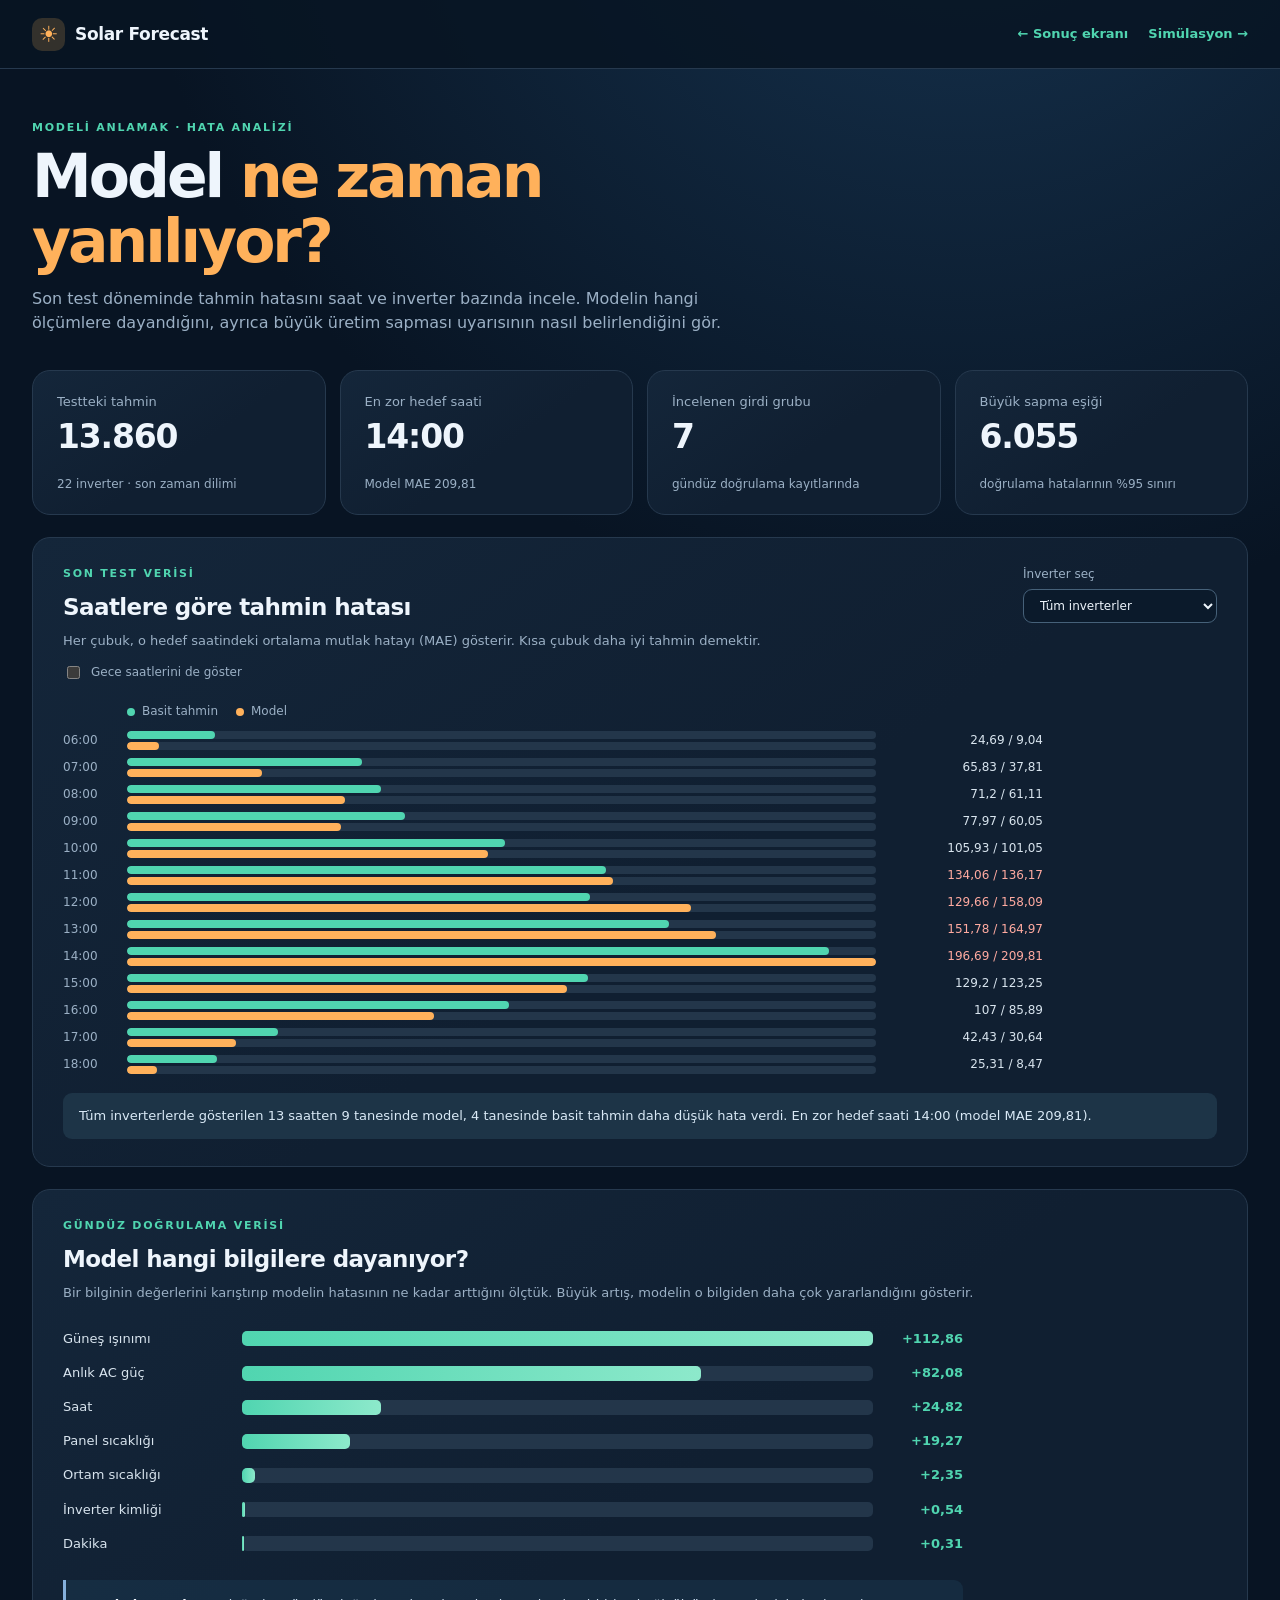
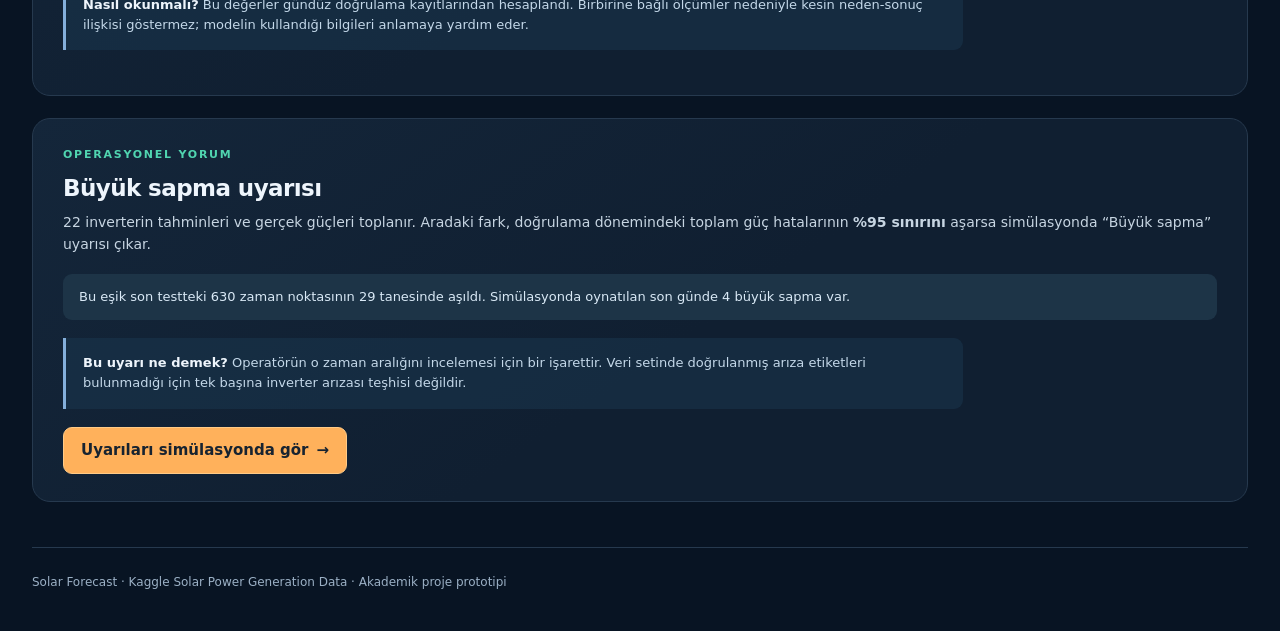
==== dashboard/analysis.html @ ded7352a "Add forecast error analysis and deviation alerts" ====
<!doctype html>
<html lang="tr">
  <head>
    <meta charset="utf-8" />
    <meta name="viewport" content="width=device-width, initial-scale=1" />
    <meta name="theme-color" content="#0a1728" />
    <title>Solar Forecast | Model Analizi</title>
    <link rel="stylesheet" href="style.css" />
    <script defer src="data.js"></script>
    <script defer src="analysis.js"></script>
  </head>
  <body>
    <header class="topbar">
      <div class="container topbar-inner">
        <div class="brand"><span class="brand-mark" aria-hidden="true">☀</span> Solar Forecast</div>
        <nav class="topbar-nav" aria-label="Sayfalar">
          <a class="nav-link" href="index.html">← Sonuç ekranı</a>
          <a class="nav-link" href="simulation.html">Simülasyon →</a>
        </nav>
      </div>
    </header>

    <main class="container">
      <section class="analysis-hero" aria-labelledby="analysis-title">
        <p class="eyebrow">MODELİ ANLAMAK · HATA ANALİZİ</p>
        <h1 id="analysis-title">Model <span>ne zaman yanılıyor?</span></h1>
        <p class="hero-copy">Son test döneminde tahmin hatasını saat ve inverter bazında incele. Modelin hangi ölçümlere dayandığını, ayrıca büyük üretim sapması uyarısının nasıl belirlendiğini gör.</p>
      </section>

      <section class="analysis-summary" aria-label="Analiz özeti">
        <article class="metric"><span>Testteki tahmin</span><strong id="analysis-examples">—</strong><small>22 inverter · son zaman dilimi</small></article>
        <article class="metric"><span>En zor hedef saati</span><strong id="hardest-hour">—</strong><small id="hardest-error">Modelin en yüksek saatlik MAE değeri</small></article>
        <article class="metric"><span>İncelenen girdi grubu</span><strong id="feature-count">—</strong><small>gündüz doğrulama kayıtlarında</small></article>
        <article class="metric"><span>Büyük sapma eşiği</span><strong id="alert-threshold">—</strong><small>doğrulama hatalarının %95 sınırı</small></article>
      </section>

      <section class="panel analysis-panel" aria-labelledby="hourly-title">
        <div class="section-heading">
          <div>
            <p class="eyebrow">SON TEST VERİSİ</p>
            <h2 id="hourly-title">Saatlere göre tahmin hatası</h2>
            <p class="muted">Her çubuk, o hedef saatindeki ortalama mutlak hatayı (MAE) gösterir. Kısa çubuk daha iyi tahmin demektir.</p>
          </div>
          <label class="select-label" for="analysis-inverter">İnverter seç
            <select id="analysis-inverter"><option value="all">Tüm inverterler</option></select>
          </label>
        </div>
        <label class="analysis-checkbox"><input type="checkbox" id="show-night" /> Gece saatlerini de göster</label>
        <div class="analysis-legend"><span><i class="dot baseline"></i> Basit tahmin</span><span><i class="dot model"></i> Model</span></div>
        <div id="hourly-bars" class="hourly-bars"></div>
        <p id="hourly-insight" class="analysis-insight"></p>
      </section>

      <section class="panel analysis-panel" aria-labelledby="importance-title">
        <p class="eyebrow">GÜNDÜZ DOĞRULAMA VERİSİ</p>
        <h2 id="importance-title">Model hangi bilgilere dayanıyor?</h2>
        <p class="muted">Bir bilginin değerlerini karıştırıp modelin hatasının ne kadar arttığını ölçtük. Büyük artış, modelin o bilgiden daha çok yararlandığını gösterir.</p>
        <div id="importance-bars" class="importance-bars"></div>
        <div class="analysis-note"><strong>Nasıl okunmalı?</strong> Bu değerler gündüz doğrulama kayıtlarından hesaplandı. Birbirine bağlı ölçümler nedeniyle kesin neden-sonuç ilişkisi göstermez; modelin kullandığı bilgileri anlamaya yardım eder.</div>
      </section>

      <section class="panel analysis-panel" aria-labelledby="alert-method-title">
        <p class="eyebrow">OPERASYONEL YORUM</p>
        <h2 id="alert-method-title">Büyük sapma uyarısı</h2>
        <p>22 inverterin tahminleri ve gerçek güçleri toplanır. Aradaki fark, doğrulama dönemindeki toplam güç hatalarının <strong>%95 sınırını</strong> aşarsa simülasyonda “Büyük sapma” uyarısı çıkar.</p>
        <p id="alert-summary" class="analysis-insight"></p>
        <div class="analysis-note"><strong>Bu uyarı ne demek?</strong> Operatörün o zaman aralığını incelemesi için bir işarettir. Veri setinde doğrulanmış arıza etiketleri bulunmadığı için tek başına inverter arızası teşhisi değildir.</div>
        <a class="primary-link" href="simulation.html">Uyarıları simülasyonda gör <span aria-hidden="true">→</span></a>
      </section>

      <footer>Solar Forecast · Kaggle Solar Power Generation Data · Akademik proje prototipi</footer>
    </main>
  </body>
</html>
---- dashboard/style.css ----
:root {
  color-scheme: dark;
  --bg: #081423;
  --panel: #101f31;
  --panel-2: #16283c;
  --line: #26394e;
  --text: #eef5fc;
  --muted: #9bb0c5;
  --teal: #50d5b0;
  --orange: #ffb15b;
  --blue: #77adff;
  --red: #ef7b7b;
}

* { box-sizing: border-box; }
html { scroll-behavior: smooth; }
body { margin: 0; background: radial-gradient(circle at 75% -10%, #173552 0, transparent 32%), var(--bg); color: var(--text); font: 15px/1.55 system-ui, -apple-system, Segoe UI, sans-serif; }
button, select, input { font: inherit; }
.container { width: min(1216px, calc(100% - 48px)); margin-inline: auto; }
.topbar { border-bottom: 1px solid var(--line); background: #081423d9; }
.topbar-inner { min-height: 68px; display: flex; align-items: center; justify-content: space-between; gap: 16px; }
.brand { display: flex; align-items: center; gap: 10px; font-weight: 750; font-size: 17px; letter-spacing: -.02em; }
.brand-mark { display: inline-grid; place-items: center; width: 33px; height: 33px; border-radius: 10px; background: #efad5630; color: var(--orange); font-size: 22px; }
.topbar-tag { color: var(--muted); font-size: 13px; }
.topbar-nav { display: flex; align-items: center; gap: 20px; }
.nav-link { color: var(--teal); text-decoration: none; font-size: 13px; font-weight: 700; white-space: nowrap; }
.nav-link:hover { text-decoration: underline; }
.hero { min-height: 288px; display: flex; align-items: center; justify-content: space-between; gap: 30px; padding: 40px 0 32px; }
.eyebrow { margin: 0 0 8px; color: var(--teal); letter-spacing: .16em; font-size: 11px; font-weight: 750; }
h1, h2, p { margin-top: 0; }
h1 { margin-bottom: 13px; max-width: 780px; font-size: clamp(34px, 5vw, 60px); line-height: 1.08; letter-spacing: -.05em; }
h1 span { color: var(--orange); }
.hero-copy { max-width: 720px; color: var(--muted); font-size: 16px; margin-bottom: 0; }
.hero-orbit { flex: 0 0 170px; width: 170px; height: 170px; display: grid; place-items: center; border-radius: 50%; border: 1px solid #eaae5966; box-shadow: 0 0 0 17px #eaae5908, 0 0 0 34px #eaae5906, inset 0 0 45px #eaae5919; color: var(--orange); }
.hero-orbit > span { font-size: 55px; font-weight: 760; letter-spacing: -.06em; }
.hero-orbit > span span { margin-left: 3px; font-size: 17px; letter-spacing: 0; }
.metrics { display: grid; grid-template-columns: repeat(4, 1fr); gap: 14px; margin-bottom: 22px; }
.simulation-invite { display: flex; align-items: center; justify-content: space-between; gap: 28px; margin: 0 0 22px; }
.simulation-invite h2 { margin-bottom: 4px; }
.simulation-invite p:last-child { margin: 0; color: var(--muted); font-size: 13px; }
.primary-link, .primary-button { display: inline-flex; align-items: center; justify-content: center; gap: 8px; border: 1px solid #ffca86; border-radius: 9px; padding: 11px 17px; color: #172330; background: var(--orange); text-decoration: none; font-weight: 750; white-space: nowrap; cursor: pointer; }
.primary-link:hover, .primary-button:hover { background: #ffc782; }
.metric, .panel { border: 1px solid var(--line); background: linear-gradient(145deg, #14263a, var(--panel) 55%); border-radius: 18px; }
.metric { min-height: 145px; padding: 21px 24px; display: flex; flex-direction: column; }
.metric > span, .metric small { color: var(--muted); }
.metric > span { font-size: 13px; }
.metric strong { margin-top: 6px; font-size: 33px; line-height: 1.15; letter-spacing: -.035em; }
.metric small { margin-top: auto; font-size: 12px; }
.panel { padding: 27px 30px; }
.section-heading { display: flex; align-items: flex-start; justify-content: space-between; gap: 20px; margin-bottom: 12px; }
h2 { margin-bottom: 5px; font-size: 23px; letter-spacing: -.025em; }
.muted { color: var(--muted); font-size: 13px; margin-bottom: 0; }
.legend { display: flex; flex-wrap: wrap; justify-content: flex-end; gap: 14px; padding-top: 12px; }
.legend label { display: inline-flex; align-items: center; gap: 6px; color: #c2d0dd; font-size: 12px; cursor: pointer; white-space: nowrap; }
.legend > span { display: inline-flex; align-items: center; gap: 6px; color: #c2d0dd; font-size: 12px; white-space: nowrap; }
.legend input { accent-color: var(--teal); margin: 0 1px 0 0; }
.dot { width: 8px; height: 8px; border-radius: 50%; display: inline-block; }
.dot.actual { background: var(--blue); }.dot.model { background: var(--orange); }.dot.baseline { background: var(--teal); }
.dot.warning { background: var(--red); }
.chart-wrap { position: relative; width: 100%; }
#power-chart { display: block; width: 100%; height: auto; overflow: visible; }
.chart-tooltip { pointer-events: none; position: absolute; z-index: 4; min-width: 173px; border: 1px solid #49617a; border-radius: 10px; padding: 10px 13px; background: #071322f2; color: var(--text); box-shadow: 0 12px 30px #0008; font-size: 12px; line-height: 1.65; }
.chart-tooltip strong { display: block; margin-bottom: 2px; }
.chart-note { margin: 8px 0 0; color: var(--muted); font-size: 12px; }
.detail-grid { display: grid; grid-template-columns: minmax(0, 1.7fr) minmax(310px, 1fr); gap: 22px; margin: 22px 0 45px; align-items: start; }
.select-label { display: flex; flex-direction: column; gap: 5px; color: var(--muted); font-size: 12px; }
select { min-width: 194px; padding: 8px 12px; border: 1px solid #466179; border-radius: 9px; color: var(--text); background: #0b1a2b; outline-offset: 2px; }
.selected-card { padding: 18px 20px; border: 1px solid #35506a; border-radius: 13px; background: #11263b; }
.selected-card > strong { display: block; font-size: 20px; letter-spacing: .02em; margin: 6px 0 15px; overflow-wrap: anywhere; }
.status { display: inline-block; border-radius: 20px; padding: 4px 10px; font-size: 11px; font-weight: 750; background: #24594c; color: #a5f5d8; }
.status.negative { background: #6b373b; color: #ffd0d0; }
.selected-numbers { display: grid; grid-template-columns: repeat(3, 1fr); gap: 12px; }
.selected-numbers div { border-right: 1px solid #385069; }
.selected-numbers div:last-child { border: 0; }
.selected-numbers span { display: block; color: var(--muted); font-size: 11px; }
.selected-numbers strong { display: block; margin-top: 2px; font-size: 21px; }
.bar-heading { display: flex; justify-content: space-between; gap: 10px; align-items: baseline; margin: 25px 0 13px; font-size: 13px; font-weight: 700; }
.bar-heading small { color: var(--muted); font-size: 11px; font-weight: 400; }
.bars { display: grid; gap: 5px; max-height: 525px; overflow-y: auto; padding-right: 4px; }
.bar-row { border: 1px solid transparent; border-radius: 7px; background: transparent; color: var(--muted); display: grid; grid-template-columns: 145px minmax(70px, 1fr) 54px; align-items: center; gap: 9px; width: 100%; padding: 5px 7px; text-align: left; cursor: pointer; }
.bar-row:hover, .bar-row.active { background: #1c344a; border-color: #42617a; color: var(--text); }
.bar-id { overflow: hidden; text-overflow: ellipsis; white-space: nowrap; font-size: 11px; }
.bar-track { position: relative; height: 12px; border-radius: 3px; background: #23364a; }
.bar-zero { position: absolute; left: 50%; top: -2px; bottom: -2px; width: 1px; background: #8fa5ba; }
.bar-fill { position: absolute; top: 2px; bottom: 2px; border-radius: 2px; background: var(--teal); }
.bar-fill.negative { background: var(--red); }
.bar-value { text-align: right; font-size: 11px; font-variant-numeric: tabular-nums; }
.method-panel { position: sticky; top: 20px; }
.method-step { display: flex; gap: 14px; padding: 15px 0; border-bottom: 1px solid var(--line); }
.method-step span { color: var(--orange); font-weight: 780; }
.method-step p { color: #c7d5e2; margin: 0; font-size: 13px; }
.method-step strong { color: var(--text); }
.callout { margin: 22px 0; padding: 15px 17px; border-radius: 10px; border: 1px solid #a6753969; background: #60462233; }
.callout strong { color: #ffcf8c; }
.callout p { margin: 5px 0 0; color: #d3c9b8; font-size: 13px; }
.text-link { color: var(--teal); text-decoration: none; font-size: 13px; font-weight: 700; }
.text-link:hover { text-decoration: underline; }
footer { border-top: 1px solid var(--line); padding: 25px 0 40px; color: var(--muted); font-size: 12px; }

.replay-hero { padding: 50px 0 26px; }
.replay-hero h1 { max-width: 850px; }
.replay-notice { max-width: 900px; margin-top: 22px; padding: 15px 19px; border-left: 3px solid var(--teal); border-radius: 0 9px 9px 0; background: #163b3b7a; color: #c6dfda; font-size: 13px; }
.replay-notice strong { color: #b1f1db; }
.replay-controls { display: flex; align-items: center; flex-wrap: wrap; gap: 20px 24px; margin-bottom: 16px; }
.control-buttons { display: flex; flex-wrap: wrap; gap: 9px; }
.secondary-button { border: 1px solid #466179; border-radius: 9px; padding: 11px 15px; background: #183047; color: var(--text); cursor: pointer; }
.secondary-button:hover { background: #254561; }
.secondary-button:disabled { cursor: not-allowed; opacity: .45; }
.speed-control { display: grid; gap: 3px; color: var(--muted); font-size: 12px; }
.speed-control select { min-width: 190px; }
.replay-progress { min-width: 180px; flex: 1 1 180px; color: var(--muted); font-size: 12px; }
.progress-track { height: 6px; overflow: hidden; margin-top: 8px; border-radius: 9px; background: #354a60; }
#progress-fill { height: 100%; width: 0; border-radius: inherit; background: var(--teal); transition: width .25s; }
.replay-metrics { display: grid; grid-template-columns: repeat(4, minmax(0, 1fr)); gap: 14px; margin-bottom: 22px; }
.replay-metrics .metric { min-height: 145px; }
.replay-metrics .metric strong { font-size: clamp(22px, 2.6vw, 33px); font-variant-numeric: tabular-nums; overflow-wrap: anywhere; }
.focus-metric { border-color: #a67539; box-shadow: inset 0 0 0 1px #a6753933; }
.focus-metric strong { color: var(--orange); }
.replay-chart-panel { margin-bottom: 22px; }
.alert-panel { display: flex; align-items: center; justify-content: space-between; gap: 22px; margin-bottom: 22px; }
.alert-copy p:last-child { margin: 0; color: var(--muted); font-size: 13px; }
.alert-state { display: grid; justify-items: end; gap: 8px; flex: 0 0 auto; }
.alert-state small { color: var(--muted); }
.alert-badge { display: inline-block; border-radius: 999px; padding: 7px 12px; font-size: 12px; font-weight: 750; white-space: nowrap; }
.alert-badge.idle { background: #263b50; color: #bdcbda; }
.alert-badge.normal { background: #24594c; color: #a5f5d8; }
.alert-badge.warning { background: #754223; color: #ffe0ac; }
#replay-chart { display: block; width: 100%; height: auto; overflow: visible; }
.chart-grid { stroke: #32455a; stroke-width: 1; }
.chart-axis { fill: var(--muted); font: 12px system-ui, sans-serif; }
.replay-line { fill: none; stroke-width: 3; stroke-linecap: round; stroke-linejoin: round; }
.replay-line.model { stroke: var(--orange); }
.replay-line.actual { stroke: var(--blue); }
.replay-point { stroke: #0e2032; stroke-width: 2; }
.replay-point.model { fill: var(--orange); }
.replay-point.actual { fill: var(--blue); }
.replay-point.warning { fill: var(--red); stroke: #5b2026; }
.replay-cursor { stroke: #ffb15b70; stroke-width: 1; stroke-dasharray: 4 5; }
.replay-explanation { margin-bottom: 45px; }
.replay-steps { display: grid; grid-template-columns: repeat(3, 1fr); gap: 18px; margin: 20px 0; }
.replay-steps p { margin: 0; padding: 15px; border: 1px solid var(--line); border-radius: 9px; color: #c7d5e2; font-size: 13px; }
.replay-steps strong { color: var(--orange); }

.analysis-hero { padding: 50px 0 34px; }
.analysis-summary { display: grid; grid-template-columns: repeat(4, minmax(0, 1fr)); gap: 14px; margin-bottom: 22px; }
.analysis-summary .metric strong { font-size: clamp(23px, 2.6vw, 33px); }
.analysis-panel { margin-bottom: 22px; }
.analysis-panel:last-of-type { margin-bottom: 45px; }
.analysis-panel > p:not(.eyebrow):not(.muted):not(.analysis-insight) { color: #c7d5e2; font-size: 14px; }
.analysis-checkbox { display: inline-flex; align-items: center; gap: 8px; color: var(--muted); font-size: 12px; cursor: pointer; }
.analysis-checkbox input { accent-color: var(--teal); }
.analysis-legend { display: flex; gap: 18px; margin: 16px 0 10px 64px; color: var(--muted); font-size: 12px; }
.analysis-legend span { display: inline-flex; align-items: center; gap: 7px; }
.hourly-bars { display: grid; gap: 8px; max-width: 980px; }
.hour-row { display: grid; grid-template-columns: 52px minmax(0, 1fr) 155px; align-items: center; gap: 12px; }
.hour-label { color: var(--muted); font-size: 12px; font-variant-numeric: tabular-nums; }
.hour-tracks { display: grid; gap: 3px; }
.hour-track { height: 8px; overflow: hidden; border-radius: 4px; background: #23364a; }
.hour-bar { height: 100%; border-radius: inherit; }
.hour-bar.baseline { background: var(--teal); }
.hour-bar.model { background: var(--orange); }
.hour-values { text-align: right; color: #d8e4ee; font-size: 12px; font-variant-numeric: tabular-nums; white-space: nowrap; }
.hour-values.worse { color: #ffaaa0; }
.analysis-insight { margin: 19px 0 0; padding: 13px 16px; border-radius: 9px; background: #1d3447; color: #d9e9f6; font-size: 13px; }
.importance-bars { display: grid; gap: 14px; max-width: 900px; margin: 26px 0; }
.importance-row { display: grid; grid-template-columns: 165px minmax(0, 1fr) 76px; align-items: center; gap: 14px; }
.importance-label { color: #d8e4ee; font-size: 13px; }
.importance-track { height: 15px; border-radius: 5px; background: #23364a; }
.importance-fill { height: 100%; border-radius: inherit; background: linear-gradient(90deg, var(--teal), #8de9cb); }
.importance-value { color: var(--teal); text-align: right; font-size: 13px; font-variant-numeric: tabular-nums; }
.importance-value.negative { color: var(--red); }
.analysis-note { max-width: 900px; margin: 18px 0; padding: 15px 17px; border-left: 3px solid #84afdb; border-radius: 0 9px 9px 0; background: #1b385080; color: #c4d8e9; font-size: 13px; }
.analysis-note strong { color: var(--text); }

@media (max-width: 950px) {
  .metrics { grid-template-columns: repeat(2, 1fr); }
  .analysis-summary { grid-template-columns: repeat(2, 1fr); }
  .replay-metrics { grid-template-columns: repeat(2, 1fr); }
  .replay-steps { grid-template-columns: 1fr; gap: 8px; }
  .detail-grid { grid-template-columns: 1fr; }
  .method-panel { position: static; }
}
@media (max-width: 660px) {
  .container { width: min(100% - 28px, 1216px); }
  .topbar-inner { flex-wrap: wrap; padding-block: 10px; }
  .topbar-nav { width: 100%; justify-content: flex-start; flex-wrap: wrap; }
  .topbar-tag, .hero-orbit { display: none; }
  .topbar-nav { gap: 8px; }
  .simulation-invite { display: block; }
  .simulation-invite .primary-link { margin-top: 15px; }
  .replay-hero { padding-top: 38px; }
  .replay-controls { gap: 15px; }
  .control-buttons { width: 100%; }
  .control-buttons button { flex: 1 1 auto; }
  .speed-control { width: 100%; }
  .replay-metrics { gap: 9px; }
  .replay-metrics .metric { min-height: 128px; }
  .replay-metrics .metric strong { font-size: 24px; }
  .alert-panel { display: block; }
  .alert-state { justify-items: start; margin-top: 15px; }
  .analysis-hero { padding-top: 38px; }
  .analysis-summary { gap: 9px; }
  .analysis-summary .metric strong { font-size: 24px; }
  .hour-row { grid-template-columns: 42px minmax(0, 1fr) 105px; gap: 6px; }
  .hour-values { font-size: 10px; }
  .analysis-legend { margin-left: 48px; }
  .importance-row { grid-template-columns: 108px minmax(0, 1fr) 49px; gap: 8px; }
  .importance-label, .importance-value { font-size: 11px; }
  .hero { min-height: 0; padding: 42px 0 35px; }
  .hero-copy { font-size: 14px; }
  .metrics { gap: 9px; }
  .metric { min-height: 125px; padding: 16px; }
  .metric strong { font-size: 27px; }
  .panel { padding: 19px 16px; }
  .section-heading { display: block; }
  .legend { justify-content: flex-start; gap: 11px; padding-top: 15px; }
  .select-label { margin-top: 14px; }
  select { width: 100%; }
  .selected-numbers { gap: 5px; }
  .selected-numbers strong { font-size: 17px; }
  .bar-heading { display: block; }
  .bar-heading small { display: block; }
  .bar-row { grid-template-columns: 100px minmax(50px, 1fr) 45px; gap: 5px; }
}
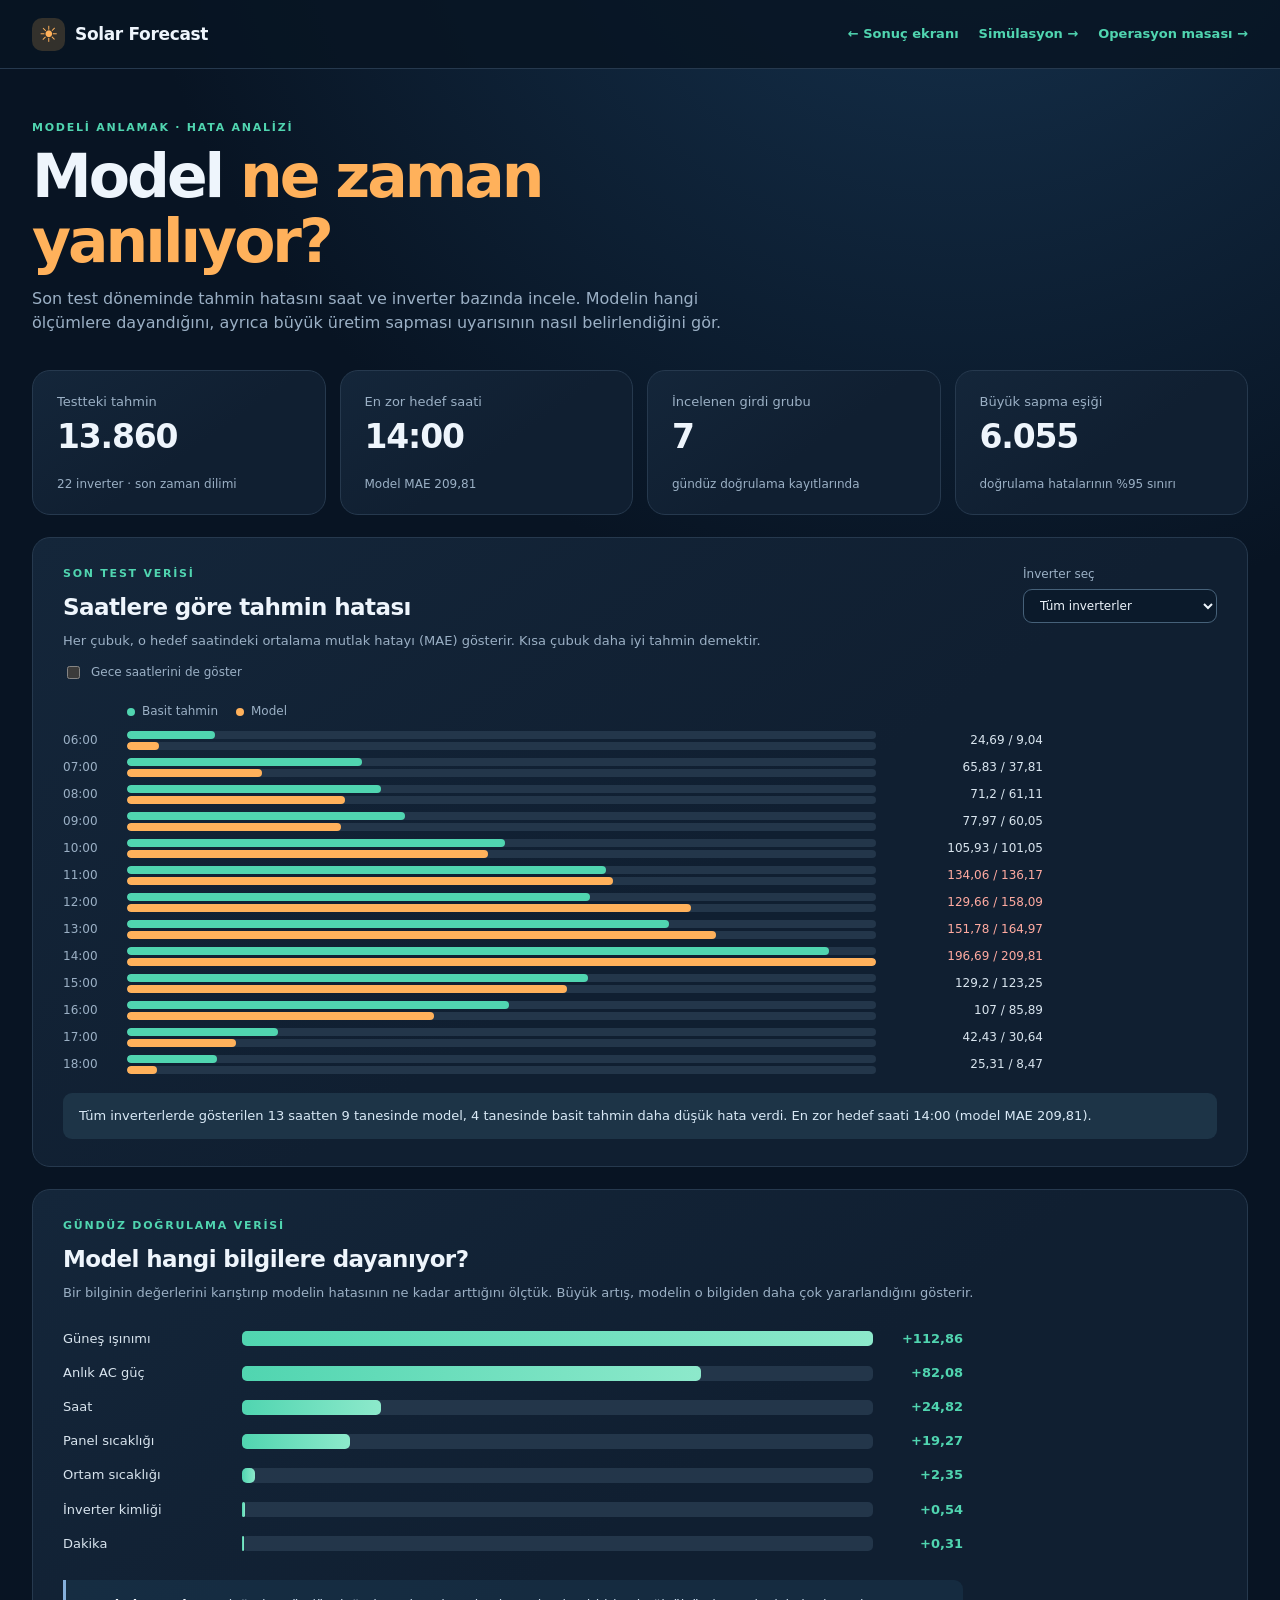
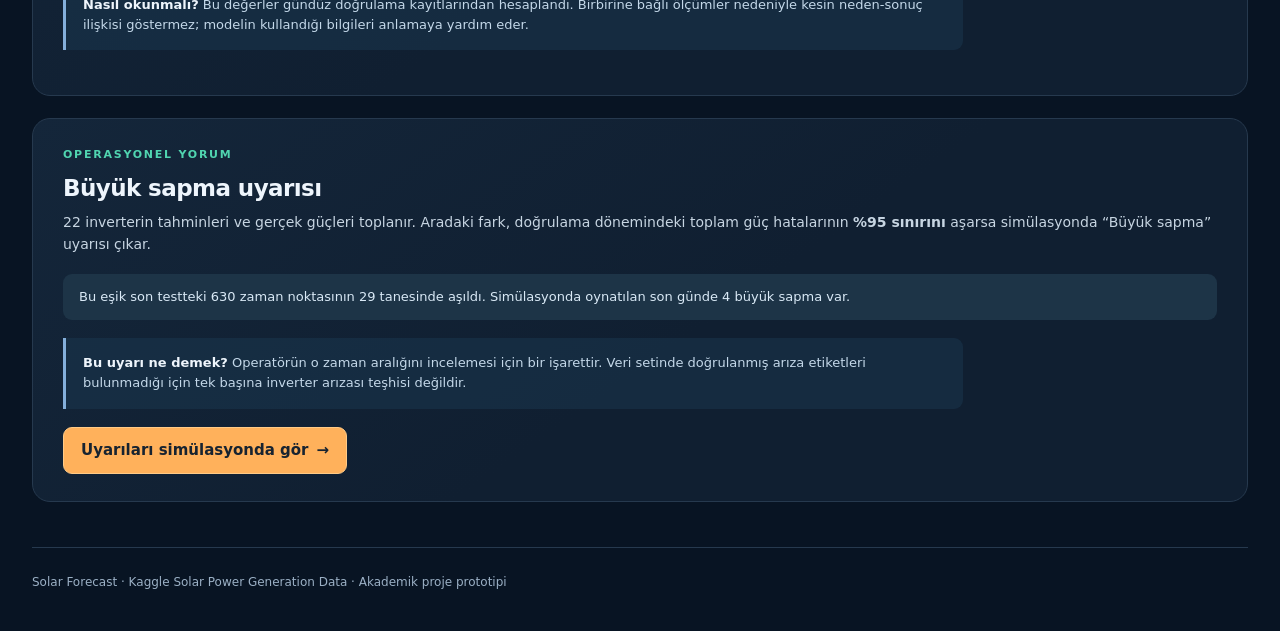
==== commit 44e8f6c6: "Add ramp risk, fleet radar and operator event log" ====
--- a/dashboard/analysis.html
+++ b/dashboard/analysis.html
@@ -16,6 +16,7 @@
         <nav class="topbar-nav" aria-label="Sayfalar">
           <a class="nav-link" href="index.html">← Sonuç ekranı</a>
           <a class="nav-link" href="simulation.html">Simülasyon →</a>
+          <a class="nav-link" href="operations.html">Operasyon masası →</a>
         </nav>
       </div>
     </header>
--- a/dashboard/style.css
+++ b/dashboard/style.css
@@ -171,12 +171,42 @@
 .importance-value.negative { color: var(--red); }
 .analysis-note { max-width: 900px; margin: 18px 0; padding: 15px 17px; border-left: 3px solid #84afdb; border-radius: 0 9px 9px 0; background: #1b385080; color: #c4d8e9; font-size: 13px; }
 .analysis-note strong { color: var(--text); }
+.replay-event-panel { margin-bottom: 22px; }
+.replay-events { display: grid; gap: 9px; margin: 17px 0; }
+.replay-event { display: grid; gap: 5px; padding: 11px 14px; border: 1px solid #7b4e46; border-radius: 9px; background: #5a2b2b39; }
+.replay-event strong { color: #ffd0c5; font-size: 13px; }
+.replay-event span { color: #d6c7c6; font-size: 12px; }
+.operation-facts { display: grid; grid-template-columns: repeat(3, 1fr); gap: 12px; margin: 22px 0; }
+.operation-facts > div { display: grid; gap: 3px; padding: 16px; border: 1px solid var(--line); border-radius: 10px; background: #11263b; }
+.operation-facts span, .operation-facts small { color: var(--muted); font-size: 12px; }
+.operation-facts strong { color: var(--orange); font-size: 24px; line-height: 1.2; }
+.report-figure { display: block; width: min(100%, 960px); height: auto; margin: 22px auto; border-radius: 10px; background: #fff; }
+.featured-peer { margin: 20px 0; padding: 17px 20px; border: 1px solid #466179; border-radius: 12px; background: #183149; }
+.featured-peer > strong { display: block; margin: 9px 0 5px; font-size: 17px; }
+.featured-peer p { margin: 0; color: #d6e2ee; font-size: 13px; }
+.analysis-panel h3 { margin: 15px 0 12px; font-size: 17px; }
+.peer-list { display: grid; gap: 5px; max-height: 305px; overflow-y: auto; }
+.peer-row { display: grid; grid-template-columns: minmax(140px, 1fr) 135px 130px; gap: 12px; align-items: center; padding: 8px 11px; border-radius: 7px; background: #13283b; color: var(--muted); font-size: 12px; }
+.peer-row.active { background: #60462255; color: var(--text); }
+.peer-row code { color: #c9d9e8; font-size: 11px; overflow: hidden; text-overflow: ellipsis; white-space: nowrap; }
+.peer-row strong { color: inherit; font-size: 12px; text-align: right; }
+.event-list { display: grid; gap: 11px; margin: 19px 0; }
+.event-card { padding: 17px 19px; border: 1px solid var(--line); border-radius: 12px; background: #11263b; }
+.event-heading { display: flex; justify-content: space-between; flex-wrap: wrap; gap: 10px; align-items: center; }
+.event-heading time { color: var(--muted); font-size: 12px; }
+.event-type { display: inline-block; padding: 3px 9px; border-radius: 99px; font-size: 11px; font-weight: 700; }
+.event-type.peer { background: #21554a; color: #a5f5d8; }
+.event-type.deviation { background: #67413a; color: #ffcec5; }
+.event-card h3 { margin: 10px 0 3px; }
+.event-card p { margin-bottom: 5px; color: #d5e2ed; font-size: 13px; }
+.event-card small { color: var(--muted); font-size: 11px; overflow-wrap: anywhere; }
 
 @media (max-width: 950px) {
   .metrics { grid-template-columns: repeat(2, 1fr); }
   .analysis-summary { grid-template-columns: repeat(2, 1fr); }
   .replay-metrics { grid-template-columns: repeat(2, 1fr); }
   .replay-steps { grid-template-columns: 1fr; gap: 8px; }
+  .operation-facts { grid-template-columns: 1fr; }
   .detail-grid { grid-template-columns: 1fr; }
   .method-panel { position: static; }
 }
@@ -206,6 +236,8 @@
   .analysis-legend { margin-left: 48px; }
   .importance-row { grid-template-columns: 108px minmax(0, 1fr) 49px; gap: 8px; }
   .importance-label, .importance-value { font-size: 11px; }
+  .peer-row { grid-template-columns: minmax(0, 1fr) 82px 94px; gap: 5px; padding: 8px 6px; }
+  .peer-row, .peer-row strong { font-size: 10px; }
   .hero { min-height: 0; padding: 42px 0 35px; }
   .hero-copy { font-size: 14px; }
   .metrics { gap: 9px; }
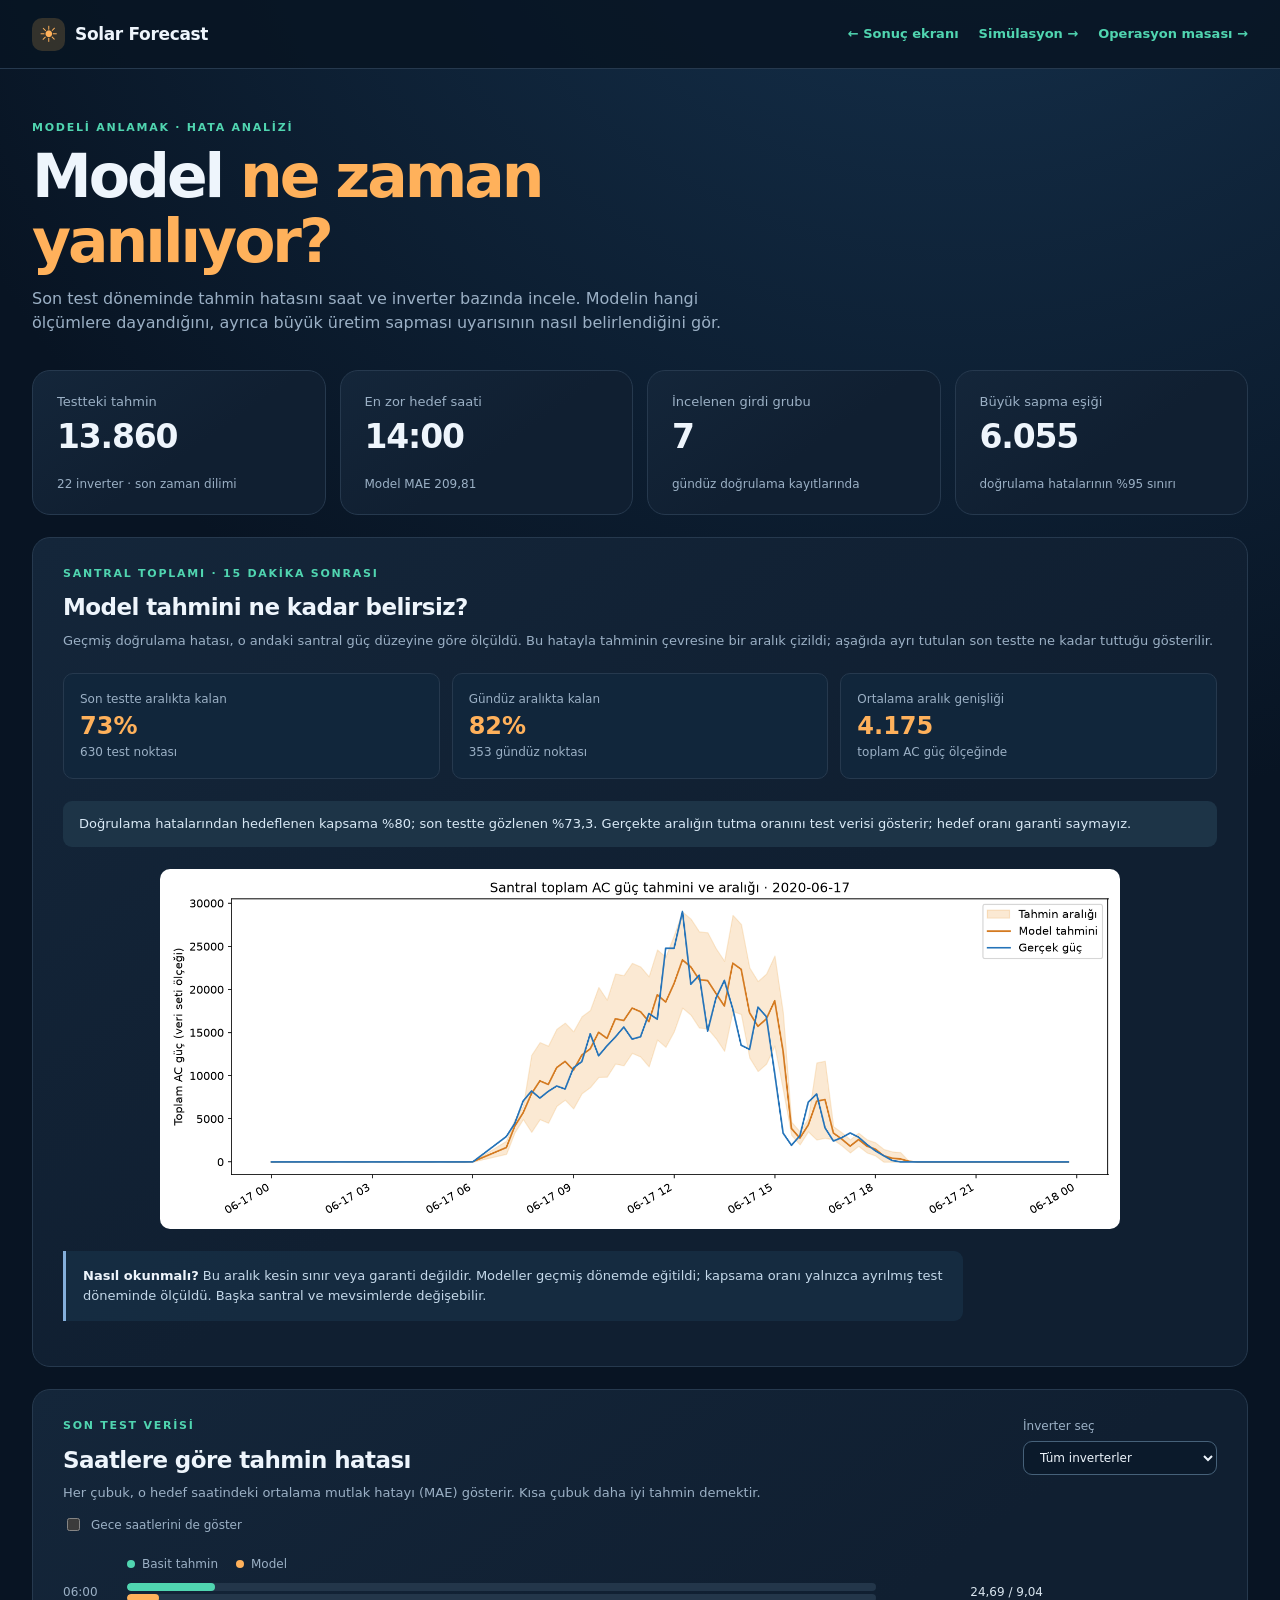
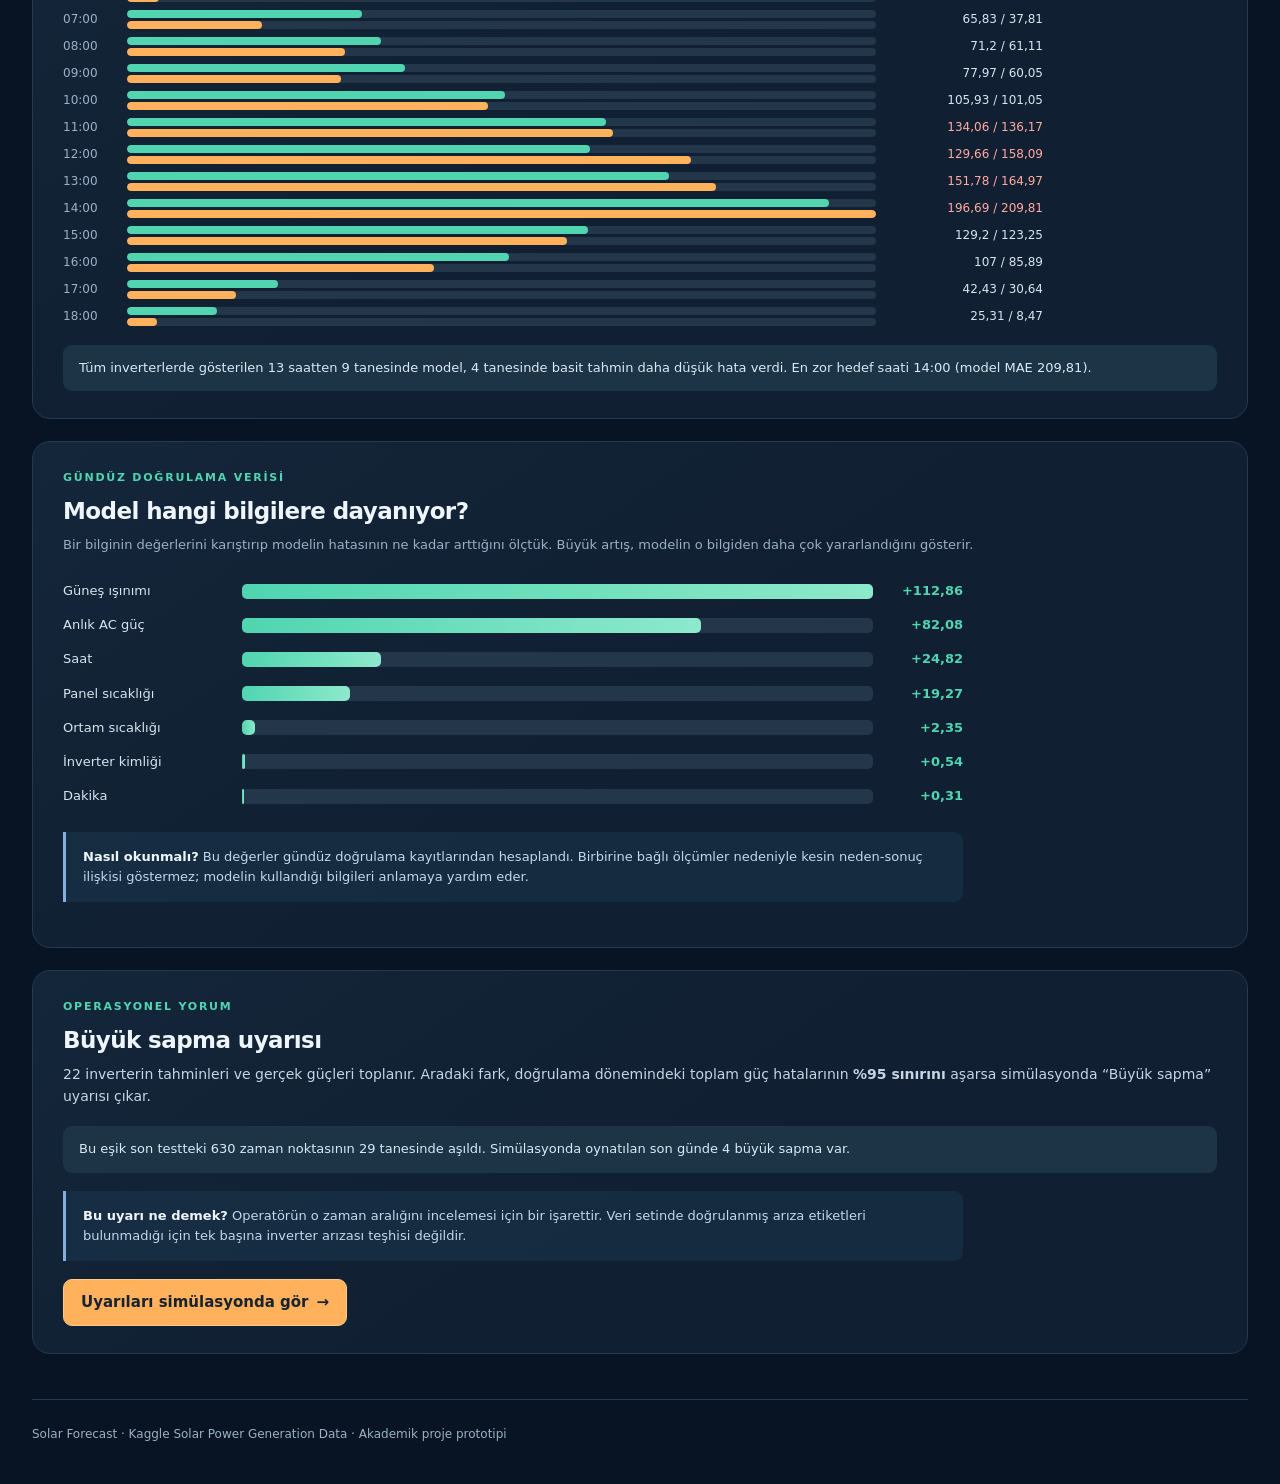
==== commit 8a6592ae: "Add forecast intervals and inverter review priorities" ====
--- a/dashboard/analysis.html
+++ b/dashboard/analysis.html
@@ -33,6 +33,20 @@
         <article class="metric"><span>En zor hedef saati</span><strong id="hardest-hour">—</strong><small id="hardest-error">Modelin en yüksek saatlik MAE değeri</small></article>
         <article class="metric"><span>İncelenen girdi grubu</span><strong id="feature-count">—</strong><small>gündüz doğrulama kayıtlarında</small></article>
         <article class="metric"><span>Büyük sapma eşiği</span><strong id="alert-threshold">—</strong><small>doğrulama hatalarının %95 sınırı</small></article>
+      </section>
+
+      <section class="panel analysis-panel" aria-labelledby="interval-title">
+        <p class="eyebrow">SANTRAL TOPLAMI · 15 DAKİKA SONRASI</p>
+        <h2 id="interval-title">Model tahmini ne kadar belirsiz?</h2>
+        <p class="muted">Geçmiş doğrulama hatası, o andaki santral güç düzeyine göre ölçüldü. Bu hatayla tahminin çevresine bir aralık çizildi; aşağıda ayrı tutulan son testte ne kadar tuttuğu gösterilir.</p>
+        <div class="operation-facts">
+          <div><span>Son testte aralıkta kalan</span><strong id="interval-coverage">—</strong><small id="interval-count">—</small></div>
+          <div><span>Gündüz aralıkta kalan</span><strong id="interval-daytime">—</strong><small id="interval-daytime-count">—</small></div>
+          <div><span>Ortalama aralık genişliği</span><strong id="interval-width">—</strong><small>toplam AC güç ölçeğinde</small></div>
+        </div>
+        <p id="interval-reading" class="analysis-insight"></p>
+        <img class="report-figure" src="../reports/figures/plant_interval_last_day.png" alt="Son test gününde gerçek toplam AC güç, model tahmini ve tahmin aralığı" />
+        <div class="analysis-note"><strong>Nasıl okunmalı?</strong> Bu aralık kesin sınır veya garanti değildir. Modeller geçmiş dönemde eğitildi; kapsama oranı yalnızca ayrılmış test döneminde ölçüldü. Başka santral ve mevsimlerde değişebilir.</div>
       </section>
 
       <section class="panel analysis-panel" aria-labelledby="hourly-title">
--- a/dashboard/style.css
+++ b/dashboard/style.css
@@ -11,6 +11,30 @@
   --blue: #77adff;
   --red: #ef7b7b;
 }
+
+/* Yerel cihaz akışı demosu */
+.live-page { padding-bottom: 60px; }
+.live-hero { padding: 52px 0 28px; }
+.live-hero h1 { max-width: 850px; }
+.live-hero .replay-notice { margin-top: 24px; }
+.live-metrics { display: grid; grid-template-columns: repeat(4, minmax(0, 1fr)); gap: 14px; margin: 22px 0; }
+.live-metrics .metric { min-height: 160px; }
+.live-metrics .metric strong { font-size: clamp(25px, 3vw, 40px); }
+.live-two-column { display: grid; grid-template-columns: repeat(2, minmax(0, 1fr)); gap: 18px; margin-bottom: 22px; }
+.live-insight { min-height: 200px; }
+.live-insight-number { display: block; margin: 4px 0 10px; font-size: 38px; line-height: 1.1; color: var(--orange); }
+.live-insight p { margin-bottom: 8px; }
+.live-insight small { color: var(--muted); }
+.live-chart-panel, .live-event-panel { margin-bottom: 22px; }
+.live-legend { display: flex; gap: 20px; color: var(--muted); font-size: 13px; }
+.live-legend span { display: inline-flex; align-items: center; gap: 7px; }
+.live-chart-wrap { width: 100%; overflow-x: auto; margin-top: 10px; }
+.live-chart-wrap svg { display: block; min-width: 650px; width: 100%; height: auto; }
+.live-events { display: grid; gap: 8px; color: var(--muted); }
+.live-event { display: flex; gap: 14px; align-items: baseline; padding: 10px 12px; border: 1px solid var(--line); border-radius: 9px; }
+.live-event strong { color: var(--orange); min-width: 50px; }
+@media (max-width: 900px) { .live-metrics { grid-template-columns: repeat(2, minmax(0, 1fr)); } }
+@media (max-width: 650px) { .live-metrics, .live-two-column { grid-template-columns: 1fr; } .live-hero { padding-top: 34px; } }
 
 * { box-sizing: border-box; }
 html { scroll-behavior: smooth; }
@@ -57,6 +81,7 @@
 .dot { width: 8px; height: 8px; border-radius: 50%; display: inline-block; }
 .dot.actual { background: var(--blue); }.dot.model { background: var(--orange); }.dot.baseline { background: var(--teal); }
 .dot.warning { background: var(--red); }
+.dot.interval { background: #ffb15b88; border: 1px solid var(--orange); }
 .chart-wrap { position: relative; width: 100%; }
 #power-chart { display: block; width: 100%; height: auto; overflow: visible; }
 .chart-tooltip { pointer-events: none; position: absolute; z-index: 4; min-width: 173px; border: 1px solid #49617a; border-radius: 10px; padding: 10px 13px; background: #071322f2; color: var(--text); box-shadow: 0 12px 30px #0008; font-size: 12px; line-height: 1.65; }
@@ -190,6 +215,20 @@
 .peer-row.active { background: #60462255; color: var(--text); }
 .peer-row code { color: #c9d9e8; font-size: 11px; overflow: hidden; text-overflow: ellipsis; white-space: nowrap; }
 .peer-row strong { color: inherit; font-size: 12px; text-align: right; }
+.priority-layout { display: grid; grid-template-columns: minmax(260px, .9fr) minmax(0, 1.4fr); gap: 18px; margin-top: 20px; }
+.priority-list { display: grid; align-content: start; gap: 5px; max-height: 530px; overflow-y: auto; padding-right: 4px; }
+.priority-row { display: grid; grid-template-columns: minmax(80px, 1fr) 112px 55px; align-items: center; gap: 7px; width: 100%; padding: 9px; border: 1px solid transparent; border-radius: 7px; background: #13283b; color: var(--muted); text-align: left; cursor: pointer; font-size: 11px; }
+.priority-row:hover, .priority-row.active { border-color: #52708c; background: #1b3a52; color: var(--text); }
+.priority-row code { overflow: hidden; text-overflow: ellipsis; white-space: nowrap; font-size: 10px; }
+.priority-row strong { text-align: right; }
+.priority-detail { padding: 19px; border: 1px solid var(--line); border-radius: 12px; background: #11263b; }
+.priority-detail h3 { margin: 10px 0 4px; overflow-wrap: anywhere; }
+.priority-facts { display: grid; grid-template-columns: repeat(3, 1fr); gap: 8px; margin: 16px 0; }
+.priority-facts div { display: grid; gap: 3px; border-top: 1px solid var(--line); padding-top: 8px; }
+.priority-facts span { color: var(--muted); font-size: 11px; }
+.priority-facts strong { font-size: 15px; }
+.priority-chart-wrap { width: 100%; overflow-x: auto; }
+.priority-chart-wrap svg { display: block; width: 100%; min-width: 480px; height: auto; }
 .event-list { display: grid; gap: 11px; margin: 19px 0; }
 .event-card { padding: 17px 19px; border: 1px solid var(--line); border-radius: 12px; background: #11263b; }
 .event-heading { display: flex; justify-content: space-between; flex-wrap: wrap; gap: 10px; align-items: center; }
@@ -202,6 +241,8 @@
 .event-card small { color: var(--muted); font-size: 11px; overflow-wrap: anywhere; }
 
 @media (max-width: 950px) {
+  .priority-layout { grid-template-columns: 1fr; }
+  .priority-list { max-height: 260px; }
   .metrics { grid-template-columns: repeat(2, 1fr); }
   .analysis-summary { grid-template-columns: repeat(2, 1fr); }
   .replay-metrics { grid-template-columns: repeat(2, 1fr); }
